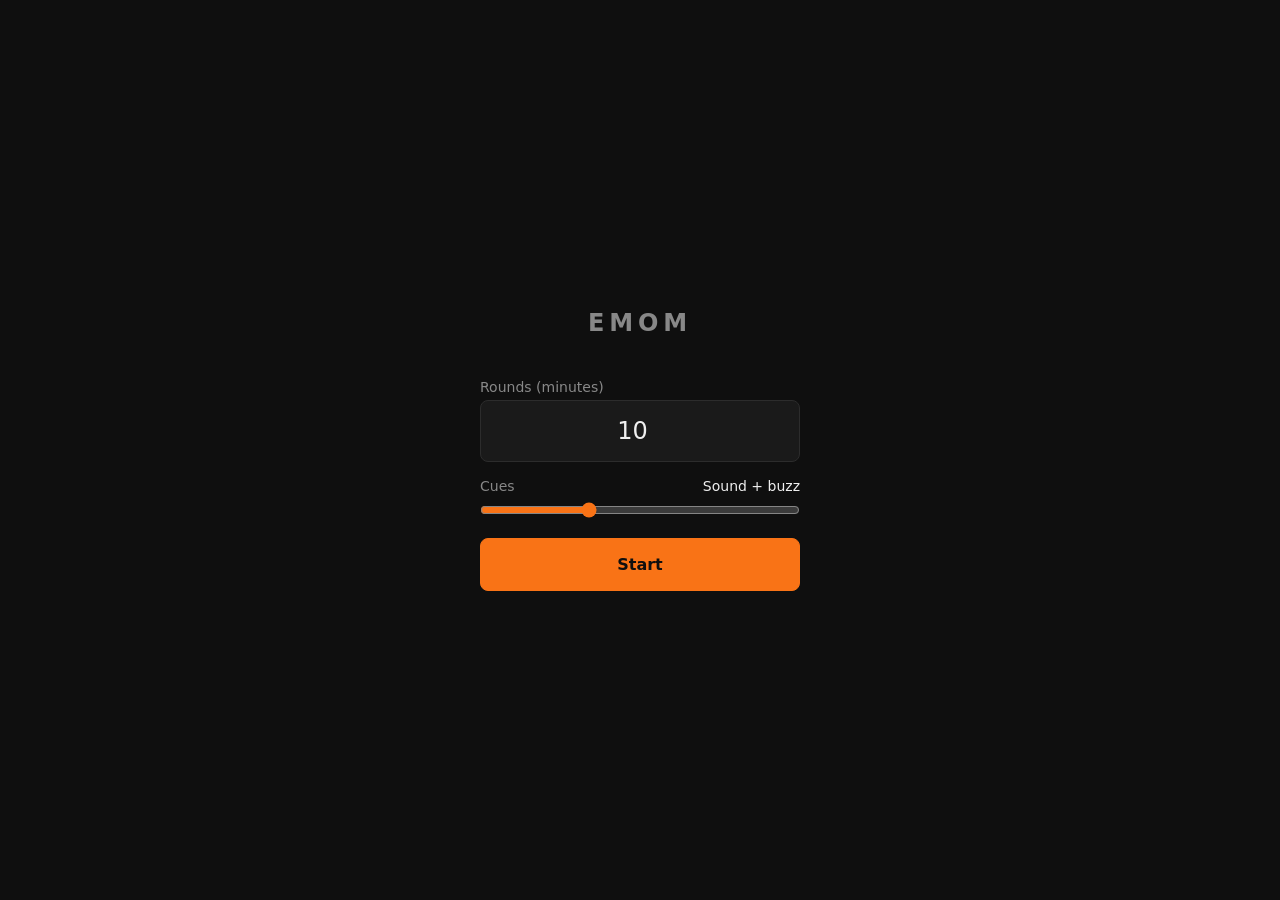
==== index.html @ 9dcfb147 "feat: replace the cue radio group with a slider Stops run left to right from Sound to Silent, passin" ====
<!doctype html>
<html lang="en">
<head>
<meta charset="utf-8">
<meta name="viewport" content="width=device-width, initial-scale=1, viewport-fit=cover">
<title>EMOM Timer</title>
<meta name="theme-color" content="#0f0f0f">
<link rel="manifest" href="manifest.webmanifest">
<link rel="icon" href="icon-192.png">
<link rel="apple-touch-icon" href="icon-192.png">
<style>
:root {
  --space-1: 0.25rem;
  --space-2: 0.5rem;
  --space-4: 1rem;
  --space-6: 1.5rem;

  --text-sm: 0.875rem;
  --text-base: 1rem;
  --text-lg: 1.5rem;
  --text-huge: clamp(5rem, 42vmin, 20rem);

  /* Palette carried over from kbgen. --dim is #888 rather than kbgen's #666:
     #666 on #0f0f0f is 3.3:1, under the 4.5:1 needed for small text. */
  --bg: #0f0f0f;
  --srf: #1a1a1a;
  --brd: #2c2c2c;
  --txt: #efefef;
  --dim: #888888;
  --acc: #f97316;
  --ok: #4ade80;

  --radius: 0.5rem;
}

* { box-sizing: border-box; }

body {
  margin: 0;
  min-height: 100vh;
  min-height: 100dvh;
  display: flex;
  flex-direction: column;
  background: var(--bg);
  color: var(--txt);
  font-family: system-ui, sans-serif;
  -webkit-text-size-adjust: 100%;
}

/* Full width rather than shrink-to-fit, so percentage widths inside it have a
   definite containing block to resolve against. */
main {
  flex: 1;
  display: flex;
  flex-direction: column;
  align-items: center;
  justify-content: center;
  width: 100%;
  padding: var(--space-4);
}

h1 {
  margin: 0 0 var(--space-6);
  font-size: var(--text-lg);
  letter-spacing: 0.2em;
  text-transform: uppercase;
  color: var(--dim);
  text-align: center;
}

/* Setup */

#setup {
  display: flex;
  flex-direction: column;
  gap: var(--space-4);
  width: 100%;
  max-width: 20rem;
}

label {
  font-size: var(--text-sm);
  color: var(--dim);
}

input[type="number"] {
  width: 100%;
  margin-top: var(--space-1);
  padding: var(--space-4);
  font-size: var(--text-lg);
  font-family: inherit;
  text-align: center;
  color: var(--txt);
  background: var(--srf);
  border: 1px solid var(--brd);
  border-radius: var(--radius);
}

button {
  padding: var(--space-4);
  font-size: var(--text-base);
  font-family: inherit;
  color: var(--txt);
  background: var(--srf);
  border: 1px solid var(--brd);
  border-radius: var(--radius);
  cursor: pointer;
}

button[type="submit"] {
  color: var(--bg);
  background: var(--acc);
  border-color: var(--acc);
  font-weight: 600;
}

:is(button, input):focus-visible {
  outline: 2px solid var(--acc);
  outline-offset: 2px;
}

/* Cue settings */

.field-head {
  display: flex;
  justify-content: space-between;
  align-items: baseline;
  gap: var(--space-2);
}

output {
  font-size: var(--text-sm);
  color: var(--txt);
}

input[type="range"] {
  width: 100%;
  margin: var(--space-2) 0 0;
  accent-color: var(--acc);
  cursor: pointer;
}

/* Timer */

/* Two regions: the clock takes all the height the controls do not, so the big
   number is centred on its own rather than being one item in a block whose
   lower half outweighs its upper half. */
#timer {
  flex: 1;
  align-self: stretch;
  display: flex;
  flex-direction: column;
  align-items: center;
  text-align: center;
}

#clock {
  flex: 1;
  display: flex;
  flex-direction: column;
  align-items: center;
  justify-content: center;
  gap: var(--space-2);
}

#phase {
  margin: 0;
  font-size: var(--text-sm);
  letter-spacing: 0.2em;
  text-transform: uppercase;
  color: var(--dim);
}

#seconds {
  margin: 0;
  font-size: var(--text-huge);
  font-weight: 200;
  line-height: 0.9;
  font-variant-numeric: tabular-nums;
}

#seconds.warn { color: var(--acc); }
#seconds.done { color: var(--ok); }

#round-label {
  margin: 0;
  font-size: var(--text-lg);
  font-variant-numeric: tabular-nums;
  color: var(--dim);
}

#controls {
  display: flex;
  gap: var(--space-4);
  padding-block: var(--space-6);
}

#controls button { min-width: 7rem; }

/* Cues.
   The flash has to read from across a room, so it takes the whole viewport.
   Text flips to --bg on --acc (6.8:1) for the duration rather than staying
   light, which would be 2.4:1 and unreadable. */

@keyframes flash-body { 0%, 60% { background: var(--acc); color: var(--bg); } }
@keyframes flash-label { 0%, 60% { color: var(--bg); } }

body.flash { animation: flash-body 400ms ease-out; }
body.flash :is(#phase, #round-label, #seconds) { animation: flash-label 400ms ease-out; }

@media (prefers-reduced-motion: no-preference) {
  /* Starts exactly when the count hits 3, so the 1s loop stays in phase with it. */
  #seconds.warn { animation: pulse 1s ease-out infinite; }
  @keyframes pulse { from { transform: scale(1.06); } to { transform: scale(1); } }
}

[hidden] { display: none !important; }

.sr-only {
  position: absolute;
  width: 1px; height: 1px;
  overflow: hidden;
  clip-path: inset(50%);
  white-space: nowrap;
}

noscript p {
  max-width: 28rem;
  text-align: center;
  color: var(--dim);
}
</style>
</head>
<body>

<main>
  <form id="setup">
    <h1>EMOM</h1>
    <div>
      <label for="rounds">Rounds (minutes)</label>
      <input id="rounds" name="rounds" type="number" inputmode="numeric"
             min="1" max="99" step="1" value="10" required>
    </div>
    <div>
      <div class="field-head">
        <label for="cues">Cues</label>
        <output id="cue-label" for="cues">Sound + buzz</output>
      </div>
      <input id="cues" type="range" min="0" max="3" step="1" value="1"
             aria-valuetext="Sound + buzz">
    </div>

    <button type="submit">Start</button>
  </form>

  <section id="timer" hidden>
    <div id="clock">
      <p id="phase">Get ready</p>
      <p id="seconds" role="timer">10</p>
      <p id="round-label">&nbsp;</p>
    </div>
    <div id="controls">
      <button type="button" id="pause">Pause</button>
      <button type="button" id="reset">Reset</button>
    </div>
  </section>
</main>

<p id="live" class="sr-only" aria-live="polite"></p>

<noscript>
  <p>This timer needs JavaScript. There is no way to count seconds without it.</p>
</noscript>

<script>
"use strict";

const ROUND_MS = 60000;
const PREP_MS = 10000;

const el = {
  setup: document.getElementById("setup"),
  rounds: document.getElementById("rounds"),
  timer: document.getElementById("timer"),
  phase: document.getElementById("phase"),
  seconds: document.getElementById("seconds"),
  roundLabel: document.getElementById("round-label"),
  pause: document.getElementById("pause"),
  reset: document.getElementById("reset"),
  live: document.getElementById("live"),
  cues: document.getElementById("cues"),
  cueLabel: document.getElementById("cue-label"),
};

/* ---------- preferences ---------- */
// Split follows kbgen: session shape (how long today) in the URL so a specific
// workout is bookmarkable, durable preference in localStorage.

const STORE_KEY = "emom";
const MAX_ROUNDS = 99;

// Chrome desktop exposes vibrate() with no hardware behind it; that is harmless.
// The case this actually catches is iOS Safari, which has never shipped it.
const canVibrate = typeof navigator.vibrate === "function";

// Slider order, left to right: progressively less audio.
const CUE_MODES = ["sound", "both", "vibrate", "off"];
const CUE_LABELS = {
  sound: "Sound",
  both: "Sound + buzz",
  vibrate: "Buzz",
  off: "Silent",
};

// A range cannot disable individual stops, so without a Vibration API the
// slider gets shorter rather than offering two settings that do nothing.
const cueModes = CUE_MODES.filter((m) => canVibrate || (m !== "both" && m !== "vibrate"));

let cueMode = "both";

const wantSound = () => cueMode === "both" || cueMode === "sound";
const wantBuzz = () => canVibrate && (cueMode === "both" || cueMode === "vibrate");
const validRounds = (v) => Number.isInteger(v) && v >= 1 && v <= MAX_ROUNDS;

function applyCueMode(mode) {
  cueMode = mode;
  el.cueLabel.textContent = CUE_LABELS[mode];
  // A slider announces its numeric value, which here means nothing.
  el.cues.setAttribute("aria-valuetext", CUE_LABELS[mode]);
}

function loadPrefs() {
  // localStorage throws rather than returning null when storage is blocked.
  try {
    return JSON.parse(localStorage.getItem(STORE_KEY)) || {};
  } catch (_) {
    return {};
  }
}

function savePrefs(patch) {
  try {
    localStorage.setItem(STORE_KEY, JSON.stringify({ ...loadPrefs(), ...patch }));
  } catch (_) {}
}

function pushUrl(rounds) {
  try {
    const p = new URLSearchParams(location.search);
    p.set("rounds", String(rounds));
    history.replaceState(null, "", "?" + p.toString());
  } catch (_) {}
}

/* ---------- audio ---------- */
// Carried over from kbgen, which learned both of these the hard way:
// the 5 ms attack ramp removes the click an instantaneous gain step produces,
// and the resume() covers a context the browser suspended while backgrounded.

let audioContext = null;

function initAudio() {
  if (!audioContext) {
    const Ctx = window.AudioContext || window.webkitAudioContext;
    if (!Ctx) return;
    audioContext = new Ctx();
  }
  if (audioContext.state === "suspended") audioContext.resume();
}

function beep(frequency, duration, volume = 0.33) {
  initAudio();
  if (!audioContext) return;
  const osc = audioContext.createOscillator();
  const gain = audioContext.createGain();
  osc.connect(gain);
  gain.connect(audioContext.destination);
  osc.frequency.value = frequency;
  const now = audioContext.currentTime;
  gain.gain.setValueAtTime(0, now);
  gain.gain.linearRampToValueAtTime(volume, now + 0.005);
  // exponentialRampToValueAtTime cannot target 0, hence 0.001.
  gain.gain.exponentialRampToValueAtTime(0.001, now + duration);
  osc.start(now);
  osc.stop(now + duration);
}

function flash() {
  // Removing the class, forcing a reflow, then re-adding it is what restarts a
  // CSS animation that is already running.
  document.body.classList.remove("flash");
  void document.body.offsetWidth;
  document.body.classList.add("flash");
}

// The flash is never gated: "Silent" means no sound and no buzz, not no cue.
const cues = {
  tick: () => {
    if (wantSound()) beep(660, 0.07, 0.25);
    if (wantBuzz()) navigator.vibrate(50);
  },
  start: () => {
    if (wantSound()) beep(880, 0.12);
    if (wantBuzz()) navigator.vibrate(200);
    flash();
  },
  done: () => {
    if (wantSound()) {
      beep(523, 0.15);
      setTimeout(() => beep(659, 0.15), 220);
      setTimeout(() => beep(784, 0.3), 440);
    }
    if (wantBuzz()) navigator.vibrate([120, 80, 120, 80, 320]);
    flash();
  },
};

/* ---------- screen wake lock ---------- */

let wakeLock = null;

async function holdScreen() {
  if (!("wakeLock" in navigator)) return;
  try {
    wakeLock = await navigator.wakeLock.request("screen");
  } catch (_) {
    // Denied on low battery, or the tab lost focus mid-request. Not fatal.
  }
}

function releaseScreen() {
  if (!wakeLock) return;
  wakeLock.release();
  wakeLock = null;
}

// The browser drops the lock whenever the page is hidden, and does not restore
// it on return. Re-request it if a workout is still on screen.
document.addEventListener("visibilitychange", () => {
  if (document.visibilityState === "visible" && !el.timer.hidden) holdScreen();
});

/* ---------- clock ---------- */

// Pure: elapsed ms since start -> what belongs on screen.
// Kept free of DOM and clock so it can be tested directly.
function derive(elapsed, totalRounds) {
  if (elapsed < PREP_MS) {
    return { phase: "prep", round: 0, remaining: PREP_MS - elapsed };
  }
  const t = elapsed - PREP_MS;
  const round = Math.floor(t / ROUND_MS) + 1;
  if (round > totalRounds) {
    return { phase: "done", round: totalRounds, remaining: 0 };
  }
  return { phase: "run", round, remaining: ROUND_MS - (t % ROUND_MS) };
}

const clock = {
  total: 0,
  startedAt: 0,
  pausedAt: 0,
  pausedTotal: 0,
  frame: null,
};

// performance.now() rather than Date.now(): monotonic, so a system clock
// change or NTP correction mid-workout cannot skew the round boundaries.
function elapsed() {
  const now = clock.pausedAt || performance.now();
  return now - clock.startedAt - clock.pausedTotal;
}

let lastSecond = null;
let lastRound = null;
let lastPhase = null;

function render(state, secs) {
  if (state.phase === "done") {
    el.phase.textContent = "Done";
    el.seconds.textContent = "✓";
    el.seconds.className = "done";
    el.roundLabel.textContent = `${clock.total} rounds`;
  } else {
    el.phase.textContent = state.phase === "prep" ? "Get ready" : "Work";
    el.seconds.textContent = String(secs);
    el.seconds.className = secs <= 3 ? "warn" : "";
    el.roundLabel.textContent =
      state.phase === "prep" ? " " : `Round ${state.round} / ${clock.total}`;
  }

  // The ticking number is role="timer" so it is not announced every second.
  // Phase and round changes are worth announcing, and only those.
  if (state.phase !== lastPhase || state.round !== lastRound) {
    el.live.textContent =
      state.phase === "done" ? "Workout complete"
      : state.phase === "prep" ? "Get ready"
      : `Round ${state.round} of ${clock.total}`;
  }
}

function cue(state, secs) {
  if (state.phase === "done") {
    cues.done();
  } else if (state.phase === "run" && state.round !== lastRound) {
    cues.start();
  } else if (secs <= 3 && secs >= 1 && secs !== lastSecond) {
    cues.tick();
  }
}

function tick() {
  const state = derive(elapsed(), clock.total);
  const secs = Math.ceil(state.remaining / 1000);

  render(state, secs);
  cue(state, secs);
  lastSecond = secs;
  lastRound = state.round;
  lastPhase = state.phase;

  if (state.phase === "done") {
    stopLoop();
    releaseScreen();
    el.pause.hidden = true;
    el.reset.textContent = "Again";
    return;
  }
  clock.frame = requestAnimationFrame(tick);
}

function stopLoop() {
  if (clock.frame !== null) cancelAnimationFrame(clock.frame);
  clock.frame = null;
}

function start(totalRounds) {
  clock.total = totalRounds;
  clock.startedAt = performance.now();
  clock.pausedAt = 0;
  clock.pausedTotal = 0;
  lastSecond = null;
  lastRound = null;
  lastPhase = null;

  el.setup.hidden = true;
  el.timer.hidden = false;
  el.pause.hidden = false;
  el.pause.textContent = "Pause";
  el.reset.textContent = "Reset";
  // Kept through pause too: a paused timer is a rest, and the screen dying
  // mid-rest is the thing this exists to prevent.
  holdScreen();
  tick();
}

function togglePause() {
  if (clock.pausedAt) {
    clock.pausedTotal += performance.now() - clock.pausedAt;
    clock.pausedAt = 0;
    el.pause.textContent = "Pause";
    tick();
  } else {
    clock.pausedAt = performance.now();
    stopLoop();
    el.pause.textContent = "Resume";
  }
}

function toSetup() {
  stopLoop();
  releaseScreen();
  clock.pausedAt = 0;
  document.body.classList.remove("flash");
  el.timer.hidden = true;
  el.setup.hidden = false;
  el.rounds.focus();
}

/* ---------- wiring ---------- */

el.setup.addEventListener("submit", (e) => {
  e.preventDefault();
  const n = Math.floor(el.rounds.valueAsNumber);
  if (!validRounds(n)) return;
  savePrefs({ rounds: n });
  // Unlock audio on the gesture the autoplay policy wants. The first beep is
  // 7 s away, by which point there is no gesture left to hang it on.
  if (wantSound()) initAudio();
  start(n);
});

el.rounds.addEventListener("input", () => {
  const n = Math.floor(el.rounds.valueAsNumber);
  if (validRounds(n)) pushUrl(n);
});

el.cues.addEventListener("input", () => {
  applyCueMode(cueModes[el.cues.valueAsNumber]);
  savePrefs({ cues: cueMode });
  if (wantSound()) initAudio();
});

el.pause.addEventListener("click", togglePause);
el.reset.addEventListener("click", toSetup);

function init() {
  const prefs = loadPrefs();

  // max before value: the browser clamps value to whatever max currently is.
  el.cues.max = String(cueModes.length - 1);
  const fallback = cueModes.includes("both") ? "both" : "sound";
  const mode = cueModes.includes(prefs.cues) ? prefs.cues : fallback;
  el.cues.value = String(cueModes.indexOf(mode));
  applyCueMode(mode);

  // URL beats stored preference: a bookmarked ?rounds=12 is an explicit ask.
  const fromUrl = Number(new URLSearchParams(location.search).get("rounds"));
  const rounds = validRounds(fromUrl) ? fromUrl
    : validRounds(prefs.rounds) ? prefs.rounds
    : 10;
  el.rounds.value = String(rounds);
  pushUrl(rounds);
}

init();

// isSecureContext rather than a protocol check: it is true for https and for
// localhost, which is exactly where a service worker is allowed to register.
if ("serviceWorker" in navigator && window.isSecureContext) {
  window.addEventListener("load", () => {
    navigator.serviceWorker.register("sw.js").catch(() => {});
  });
}
</script>

</body>
</html>
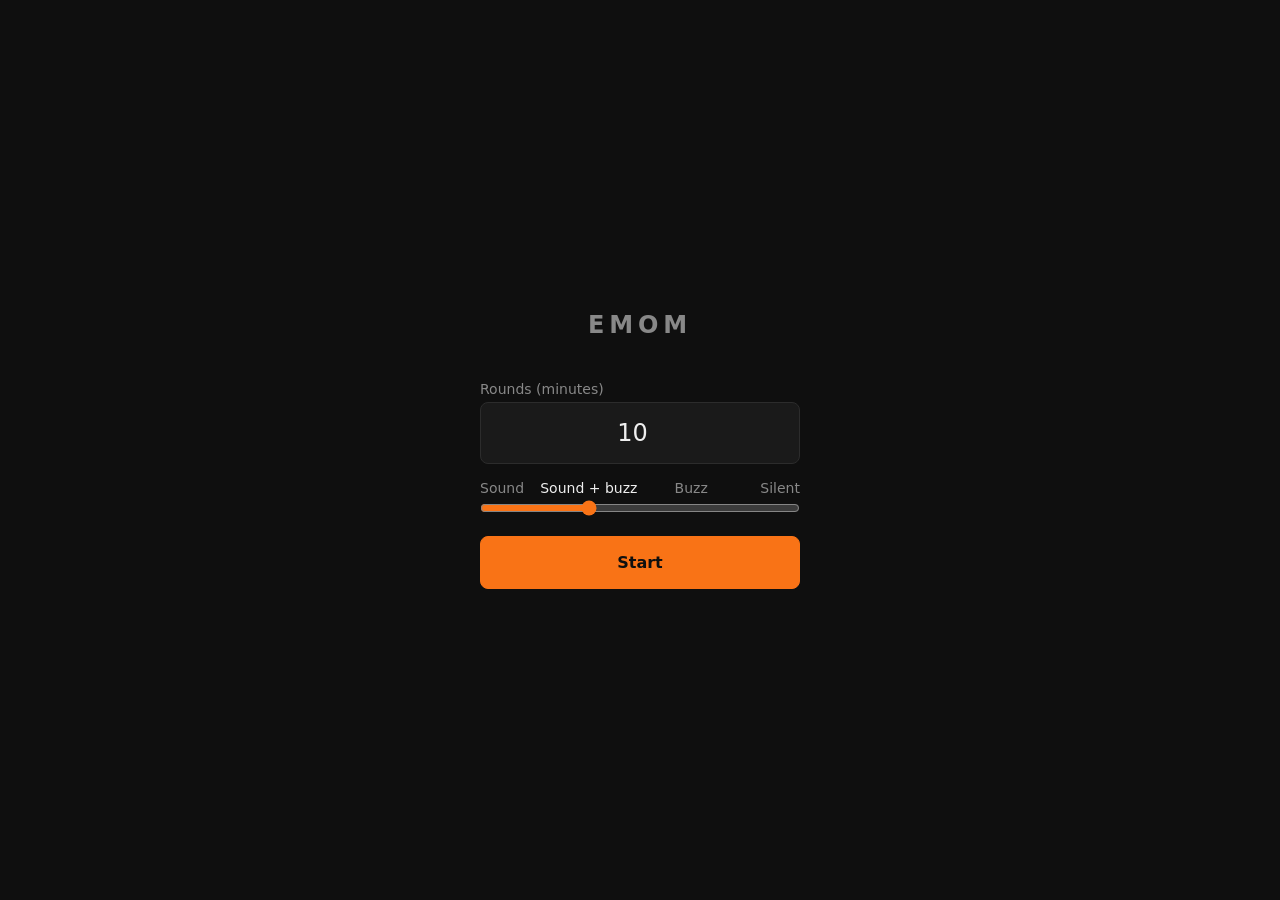
==== commit f1ce222f: "feat: label every cue slider stop above the track All four stops are named in grey with the selected" ====
--- a/index.html
+++ b/index.html
@@ -121,21 +121,45 @@
 
 /* Cue settings */
 
-.field-head {
-  display: flex;
-  justify-content: space-between;
-  align-items: baseline;
-  gap: var(--space-2);
-}
-
-output {
+/* Each label sits over the stop it names. A range thumb travels from
+   half-a-thumb in to half-a-thumb short of the end, so the outer two align to
+   the track's edges and only the inner ones are centred on their positions. */
+#cue-scale {
+  position: relative;
+  height: 1.2em;
   font-size: var(--text-sm);
-  color: var(--txt);
-}
+  color: var(--dim);
+}
+
+#cue-scale span {
+  position: absolute;
+  white-space: nowrap;
+  transform: translateX(-50%);
+}
+
+#cue-scale span:nth-child(2) { left: 34%; }
+#cue-scale span:nth-child(3) { left: 66%; }
+
+/* After the nth-child rules on purpose. With only two stops the last label is
+   also nth-child(2), and these must win -- left:auto cancels the 34%, which
+   would otherwise combine with right:0 to stretch the box across the track. */
+#cue-scale span:first-child {
+  left: 0;
+  right: auto;
+  transform: none;
+}
+
+#cue-scale span:last-child {
+  left: auto;
+  right: 0;
+  transform: none;
+}
+
+#cue-scale span.on { color: var(--txt); }
 
 input[type="range"] {
   width: 100%;
-  margin: var(--space-2) 0 0;
+  margin: var(--space-1) 0 0;
   accent-color: var(--acc);
   cursor: pointer;
 }
@@ -242,12 +266,14 @@
              min="1" max="99" step="1" value="10" required>
     </div>
     <div>
-      <div class="field-head">
-        <label for="cues">Cues</label>
-        <output id="cue-label" for="cues">Sound + buzz</output>
+      <div id="cue-scale" aria-hidden="true">
+        <span data-mode="sound">Sound</span>
+        <span data-mode="both">Sound + buzz</span>
+        <span data-mode="vibrate">Buzz</span>
+        <span data-mode="off">Silent</span>
       </div>
       <input id="cues" type="range" min="0" max="3" step="1" value="1"
-             aria-valuetext="Sound + buzz">
+             aria-label="Cues" aria-valuetext="Sound + buzz">
     </div>
 
     <button type="submit">Start</button>
@@ -289,7 +315,7 @@
   reset: document.getElementById("reset"),
   live: document.getElementById("live"),
   cues: document.getElementById("cues"),
-  cueLabel: document.getElementById("cue-label"),
+  cueScale: document.getElementById("cue-scale"),
 };
 
 /* ---------- preferences ---------- */
@@ -324,9 +350,12 @@
 
 function applyCueMode(mode) {
   cueMode = mode;
-  el.cueLabel.textContent = CUE_LABELS[mode];
-  // A slider announces its numeric value, which here means nothing.
+  // The scale is aria-hidden, so the slider carries the name itself. Without
+  // this it would announce a bare number, which says nothing.
   el.cues.setAttribute("aria-valuetext", CUE_LABELS[mode]);
+  for (const span of el.cueScale.children) {
+    span.classList.toggle("on", span.dataset.mode === mode);
+  }
 }
 
 function loadPrefs() {
@@ -607,6 +636,12 @@
 function init() {
   const prefs = loadPrefs();
 
+  // Drop the labels for stops this device does not have, so :first-child and
+  // :last-child land on the two that remain.
+  for (const span of [...el.cueScale.children]) {
+    if (!cueModes.includes(span.dataset.mode)) span.remove();
+  }
+
   // max before value: the browser clamps value to whatever max currently is.
   el.cues.max = String(cueModes.length - 1);
   const fallback = cueModes.includes("both") ? "both" : "sound";
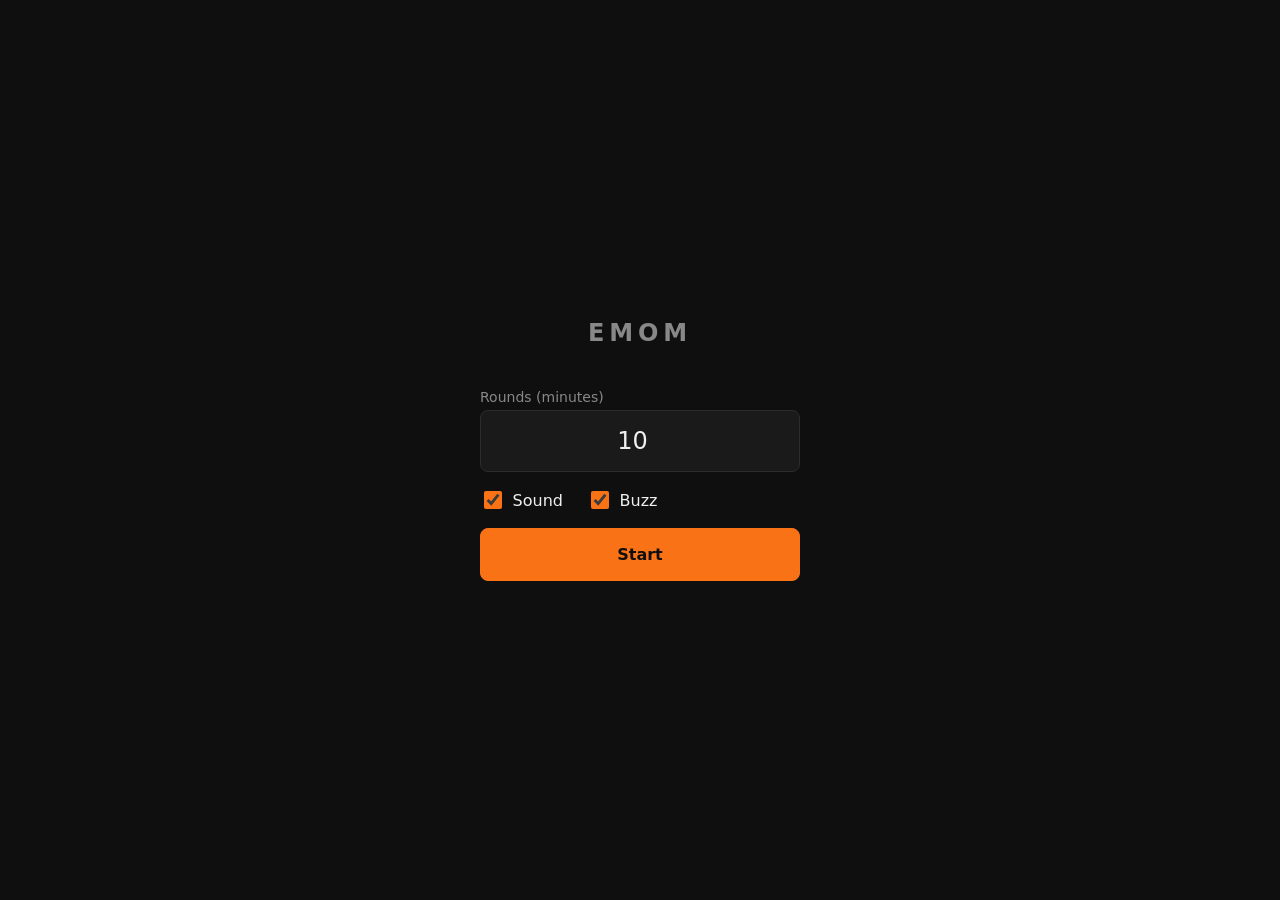
==== commit ad532502: "feat: replace the cue slider with two checkboxes Sound and buzz are independent, so two boxes expres" ====
--- a/index.html
+++ b/index.html
@@ -121,47 +121,33 @@
 
 /* Cue settings */
 
-/* Each label sits over the stop it names. A range thumb travels from
-   half-a-thumb in to half-a-thumb short of the end, so the outer two align to
-   the track's edges and only the inner ones are centred on their positions. */
-#cue-scale {
-  position: relative;
-  height: 1.2em;
-  font-size: var(--text-sm);
+fieldset {
+  display: flex;
+  gap: var(--space-6);
+  margin: 0;
+  padding: 0;
+  border: 0;
+}
+
+fieldset label {
+  display: flex;
+  align-items: center;
+  gap: var(--space-2);
+  font-size: var(--text-base);
+  color: var(--txt);
+  cursor: pointer;
+}
+
+fieldset label:has(input:disabled) {
   color: var(--dim);
-}
-
-#cue-scale span {
-  position: absolute;
-  white-space: nowrap;
-  transform: translateX(-50%);
-}
-
-#cue-scale span:nth-child(2) { left: 34%; }
-#cue-scale span:nth-child(3) { left: 66%; }
-
-/* After the nth-child rules on purpose. With only two stops the last label is
-   also nth-child(2), and these must win -- left:auto cancels the 34%, which
-   would otherwise combine with right:0 to stretch the box across the track. */
-#cue-scale span:first-child {
-  left: 0;
-  right: auto;
-  transform: none;
-}
-
-#cue-scale span:last-child {
-  left: auto;
-  right: 0;
-  transform: none;
-}
-
-#cue-scale span.on { color: var(--txt); }
-
-input[type="range"] {
-  width: 100%;
-  margin: var(--space-1) 0 0;
+  cursor: not-allowed;
+}
+
+input[type="checkbox"] {
+  width: 1.1rem;
+  height: 1.1rem;
   accent-color: var(--acc);
-  cursor: pointer;
+  cursor: inherit;
 }
 
 /* Timer */
@@ -265,16 +251,11 @@
       <input id="rounds" name="rounds" type="number" inputmode="numeric"
              min="1" max="99" step="1" value="10" required>
     </div>
-    <div>
-      <div id="cue-scale" aria-hidden="true">
-        <span data-mode="sound">Sound</span>
-        <span data-mode="both">Sound + buzz</span>
-        <span data-mode="vibrate">Buzz</span>
-        <span data-mode="off">Silent</span>
-      </div>
-      <input id="cues" type="range" min="0" max="3" step="1" value="1"
-             aria-label="Cues" aria-valuetext="Sound + buzz">
-    </div>
+    <fieldset id="cues">
+      <legend class="sr-only">Cues</legend>
+      <label><input id="cue-sound" type="checkbox" checked> Sound</label>
+      <label><input id="cue-buzz" type="checkbox" checked> Buzz</label>
+    </fieldset>
 
     <button type="submit">Start</button>
   </form>
@@ -315,7 +296,8 @@
   reset: document.getElementById("reset"),
   live: document.getElementById("live"),
   cues: document.getElementById("cues"),
-  cueScale: document.getElementById("cue-scale"),
+  cueSound: document.getElementById("cue-sound"),
+  cueBuzz: document.getElementById("cue-buzz"),
 };
 
 /* ---------- preferences ---------- */
@@ -329,34 +311,10 @@
 // The case this actually catches is iOS Safari, which has never shipped it.
 const canVibrate = typeof navigator.vibrate === "function";
 
-// Slider order, left to right: progressively less audio.
-const CUE_MODES = ["sound", "both", "vibrate", "off"];
-const CUE_LABELS = {
-  sound: "Sound",
-  both: "Sound + buzz",
-  vibrate: "Buzz",
-  off: "Silent",
-};
-
-// A range cannot disable individual stops, so without a Vibration API the
-// slider gets shorter rather than offering two settings that do nothing.
-const cueModes = CUE_MODES.filter((m) => canVibrate || (m !== "both" && m !== "vibrate"));
-
-let cueMode = "both";
-
-const wantSound = () => cueMode === "both" || cueMode === "sound";
-const wantBuzz = () => canVibrate && (cueMode === "both" || cueMode === "vibrate");
+// The checkboxes are the state; there is nothing to mirror them into.
+const wantSound = () => el.cueSound.checked;
+const wantBuzz = () => canVibrate && el.cueBuzz.checked;
 const validRounds = (v) => Number.isInteger(v) && v >= 1 && v <= MAX_ROUNDS;
-
-function applyCueMode(mode) {
-  cueMode = mode;
-  // The scale is aria-hidden, so the slider carries the name itself. Without
-  // this it would announce a bare number, which says nothing.
-  el.cues.setAttribute("aria-valuetext", CUE_LABELS[mode]);
-  for (const span of el.cueScale.children) {
-    span.classList.toggle("on", span.dataset.mode === mode);
-  }
-}
 
 function loadPrefs() {
   // localStorage throws rather than returning null when storage is blocked.
@@ -624,9 +582,8 @@
   if (validRounds(n)) pushUrl(n);
 });
 
-el.cues.addEventListener("input", () => {
-  applyCueMode(cueModes[el.cues.valueAsNumber]);
-  savePrefs({ cues: cueMode });
+el.cues.addEventListener("change", () => {
+  savePrefs({ sound: el.cueSound.checked, buzz: el.cueBuzz.checked });
   if (wantSound()) initAudio();
 });
 
@@ -636,18 +593,9 @@
 function init() {
   const prefs = loadPrefs();
 
-  // Drop the labels for stops this device does not have, so :first-child and
-  // :last-child land on the two that remain.
-  for (const span of [...el.cueScale.children]) {
-    if (!cueModes.includes(span.dataset.mode)) span.remove();
-  }
-
-  // max before value: the browser clamps value to whatever max currently is.
-  el.cues.max = String(cueModes.length - 1);
-  const fallback = cueModes.includes("both") ? "both" : "sound";
-  const mode = cueModes.includes(prefs.cues) ? prefs.cues : fallback;
-  el.cues.value = String(cueModes.indexOf(mode));
-  applyCueMode(mode);
+  el.cueSound.checked = prefs.sound ?? true;
+  el.cueBuzz.checked = canVibrate && (prefs.buzz ?? true);
+  el.cueBuzz.disabled = !canVibrate;
 
   // URL beats stored preference: a bookmarked ?rounds=12 is an explicit ask.
   const fromUrl = Number(new URLSearchParams(location.search).get("rounds"));
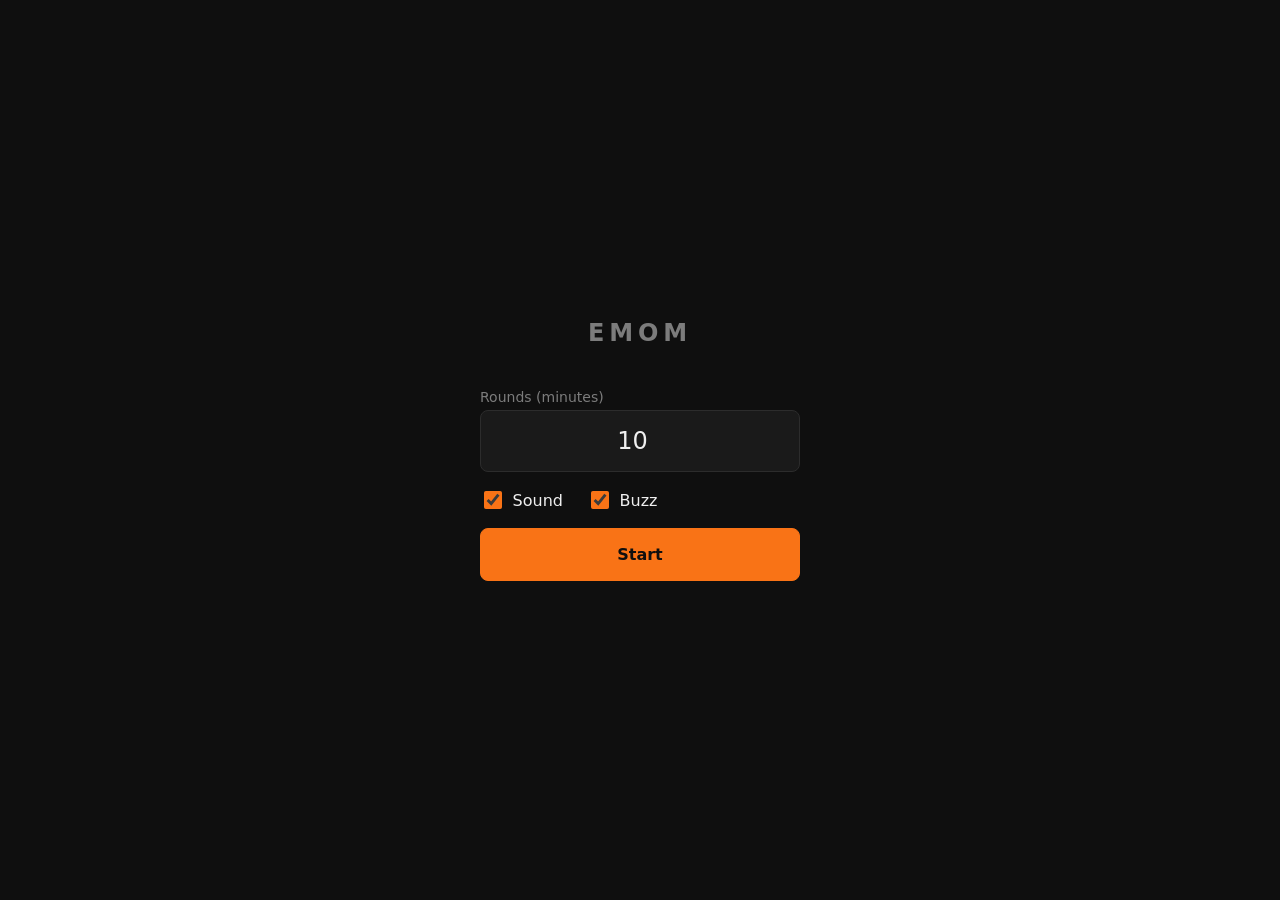
==== commit 953d3504: "style: darken --dim to the contrast floor #7c on #0f0f0f is 4.6:1. The 14px labels that use it need " ====
--- a/index.html
+++ b/index.html
@@ -20,13 +20,14 @@
   --text-lg: 1.5rem;
   --text-huge: clamp(5rem, 42vmin, 20rem);
 
-  /* Palette carried over from kbgen. --dim is #888 rather than kbgen's #666:
-     #666 on #0f0f0f is 3.3:1, under the 4.5:1 needed for small text. */
+  /* Palette carried over from kbgen. --dim is as dark as it can go: #7c on
+     #0f0f0f is 4.6:1, and the 14px labels that use it need 4.5:1. kbgen's
+     own #666 is 3.3:1, which is why this is not simply its value. */
   --bg: #0f0f0f;
   --srf: #1a1a1a;
   --brd: #2c2c2c;
   --txt: #efefef;
-  --dim: #888888;
+  --dim: #7c7c7c;
   --acc: #f97316;
   --ok: #4ade80;
 
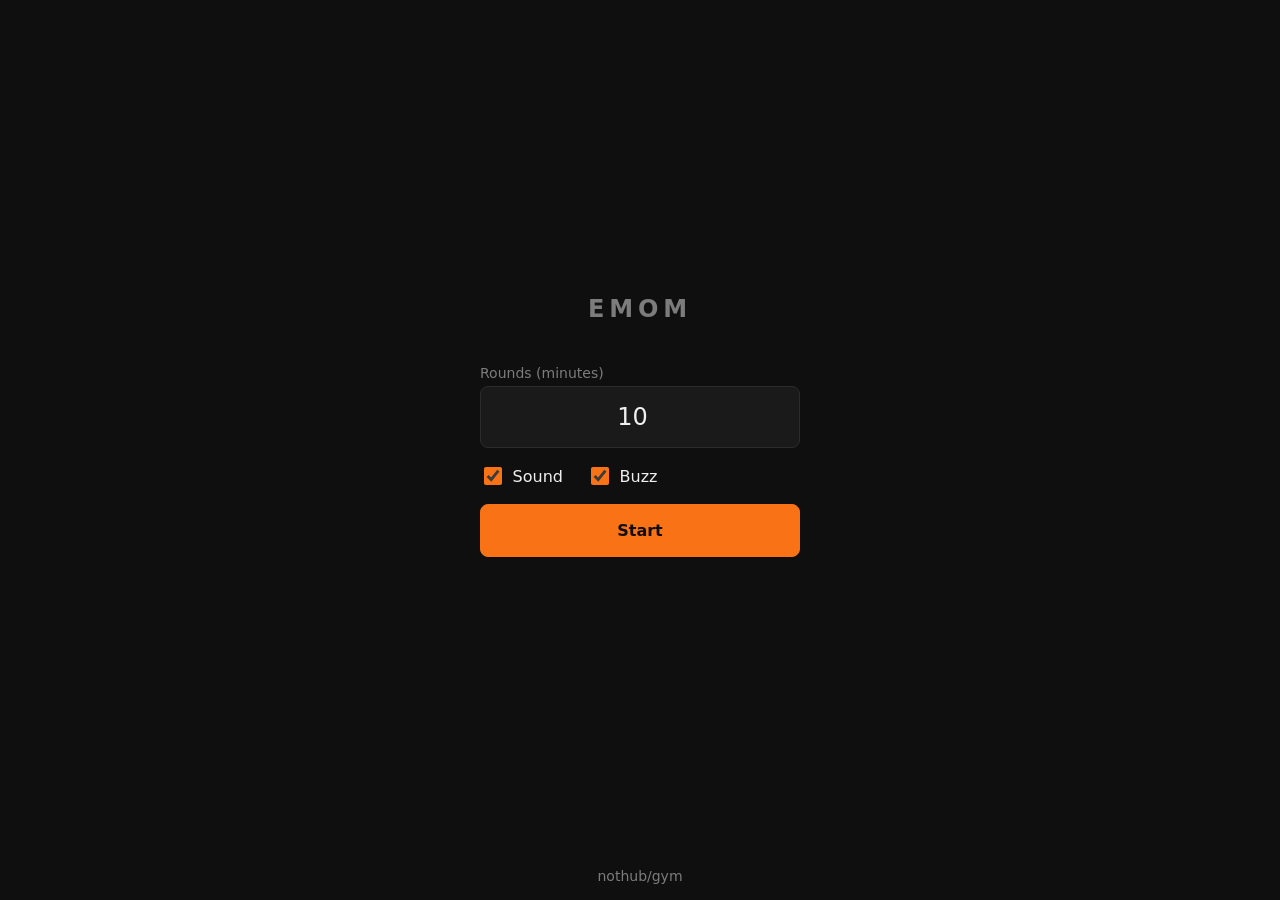
==== commit cefcd35d: "feat: add a footer link to the repository Opens in a new context so a standalone install does not na" ====
--- a/index.html
+++ b/index.html
@@ -153,25 +153,15 @@
 
 /* Timer */
 
-/* Two regions: the clock takes all the height the controls do not, so the big
-   number is centred on its own rather than being one item in a block whose
-   lower half outweighs its upper half. */
 #timer {
   flex: 1;
   align-self: stretch;
   display: flex;
   flex-direction: column;
   align-items: center;
-  text-align: center;
-}
-
-#clock {
-  flex: 1;
-  display: flex;
-  flex-direction: column;
-  align-items: center;
   justify-content: center;
   gap: var(--space-2);
+  text-align: center;
 }
 
 #phase {
@@ -203,7 +193,7 @@
 #controls {
   display: flex;
   gap: var(--space-4);
-  padding-block: var(--space-6);
+  margin-top: var(--space-6);
 }
 
 #controls button { min-width: 7rem; }
@@ -217,12 +207,30 @@
 @keyframes flash-label { 0%, 60% { color: var(--bg); } }
 
 body.flash { animation: flash-body 400ms ease-out; }
-body.flash :is(#phase, #round-label, #seconds) { animation: flash-label 400ms ease-out; }
+body.flash :is(#phase, #round-label, #seconds, footer a) { animation: flash-label 400ms ease-out; }
 
 @media (prefers-reduced-motion: no-preference) {
   /* Starts exactly when the count hits 3, so the 1s loop stays in phase with it. */
   #seconds.warn { animation: pulse 1s ease-out infinite; }
   @keyframes pulse { from { transform: scale(1.06); } to { transform: scale(1); } }
+}
+
+footer {
+  padding: var(--space-4);
+  text-align: center;
+  font-size: var(--text-sm);
+}
+
+footer a {
+  color: var(--dim);
+  text-decoration: none;
+}
+
+footer a:hover { color: var(--txt); }
+
+footer a:focus-visible {
+  outline: 2px solid var(--acc);
+  outline-offset: 2px;
 }
 
 [hidden] { display: none !important; }
@@ -262,17 +270,21 @@
   </form>
 
   <section id="timer" hidden>
-    <div id="clock">
-      <p id="phase">Get ready</p>
-      <p id="seconds" role="timer">10</p>
-      <p id="round-label">&nbsp;</p>
-    </div>
+    <p id="round-label">&nbsp;</p>
+    <p id="seconds" role="timer">10</p>
+    <p id="phase">Get ready</p>
     <div id="controls">
       <button type="button" id="pause">Pause</button>
       <button type="button" id="reset">Reset</button>
     </div>
   </section>
 </main>
+
+<footer>
+  <!-- _blank so a standalone install hands this to the browser rather than
+       navigating the timer away mid-workout. -->
+  <a href="https://github.com/nothub/gym" target="_blank" rel="noopener noreferrer">nothub/gym</a>
+</footer>
 
 <p id="live" class="sr-only" aria-live="polite"></p>
 
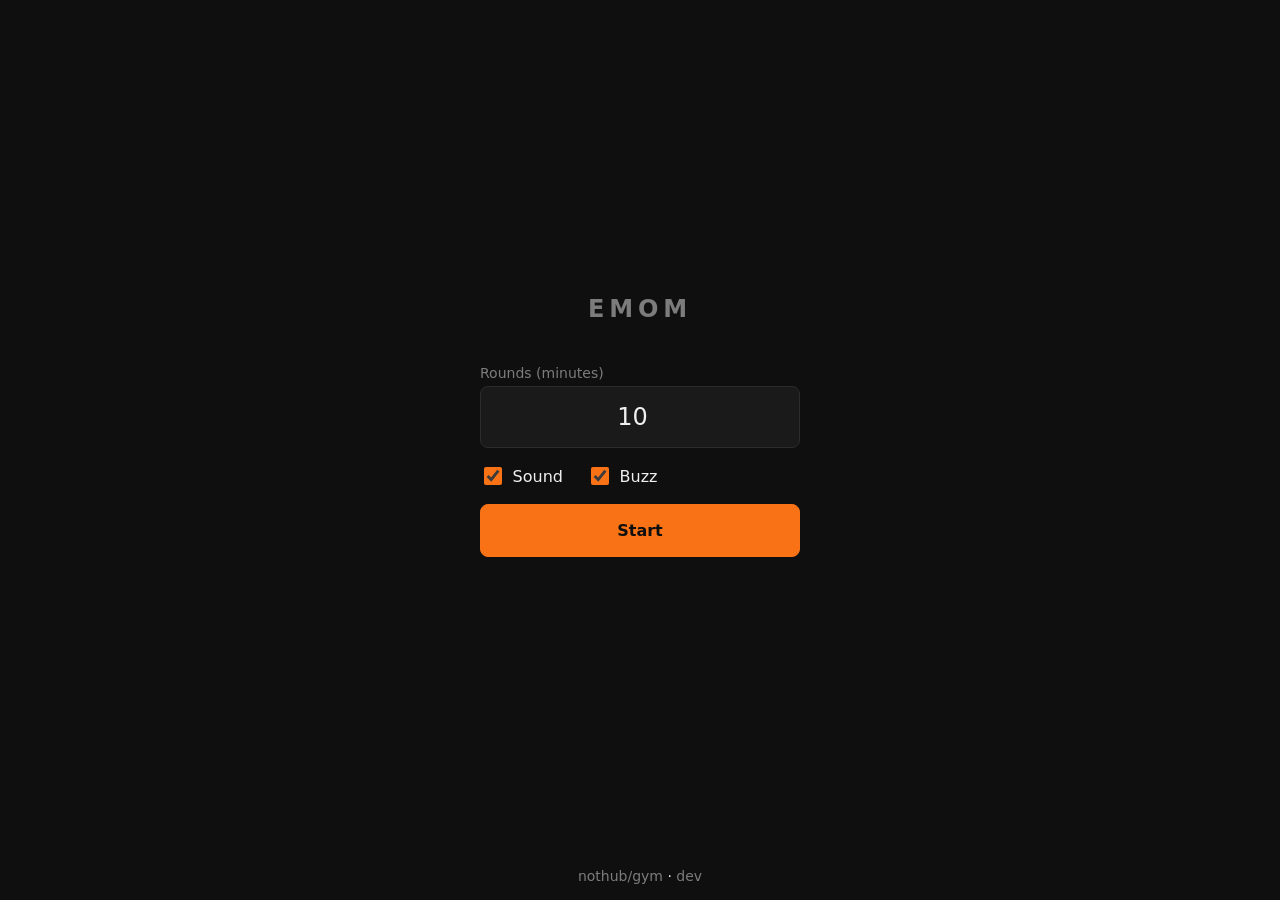
==== commit fdc5c747: "feat: deploy via Actions and stamp the commit into the build A commit cannot contain its own hash, s" ====
--- a/index.html
+++ b/index.html
@@ -281,9 +281,14 @@
 </main>
 
 <footer>
-  <!-- _blank so a standalone install hands this to the browser rather than
-       navigating the timer away mid-workout. -->
+  <!-- _blank so a standalone install hands these to the browser rather than
+       navigating the timer away mid-workout.
+       The build link is rewritten at deploy time by scripts/inject-build.sh;
+       un-stamped it reads "dev" and points at the commit list, which is the
+       honest answer for a copy that was never deployed. -->
   <a href="https://github.com/nothub/gym" target="_blank" rel="noopener noreferrer">nothub/gym</a>
+  <span aria-hidden="true">·</span>
+  <a id="build" href="https://github.com/nothub/gym/commits/trunk" target="_blank" rel="noopener noreferrer">dev</a>
 </footer>
 
 <p id="live" class="sr-only" aria-live="polite"></p>
